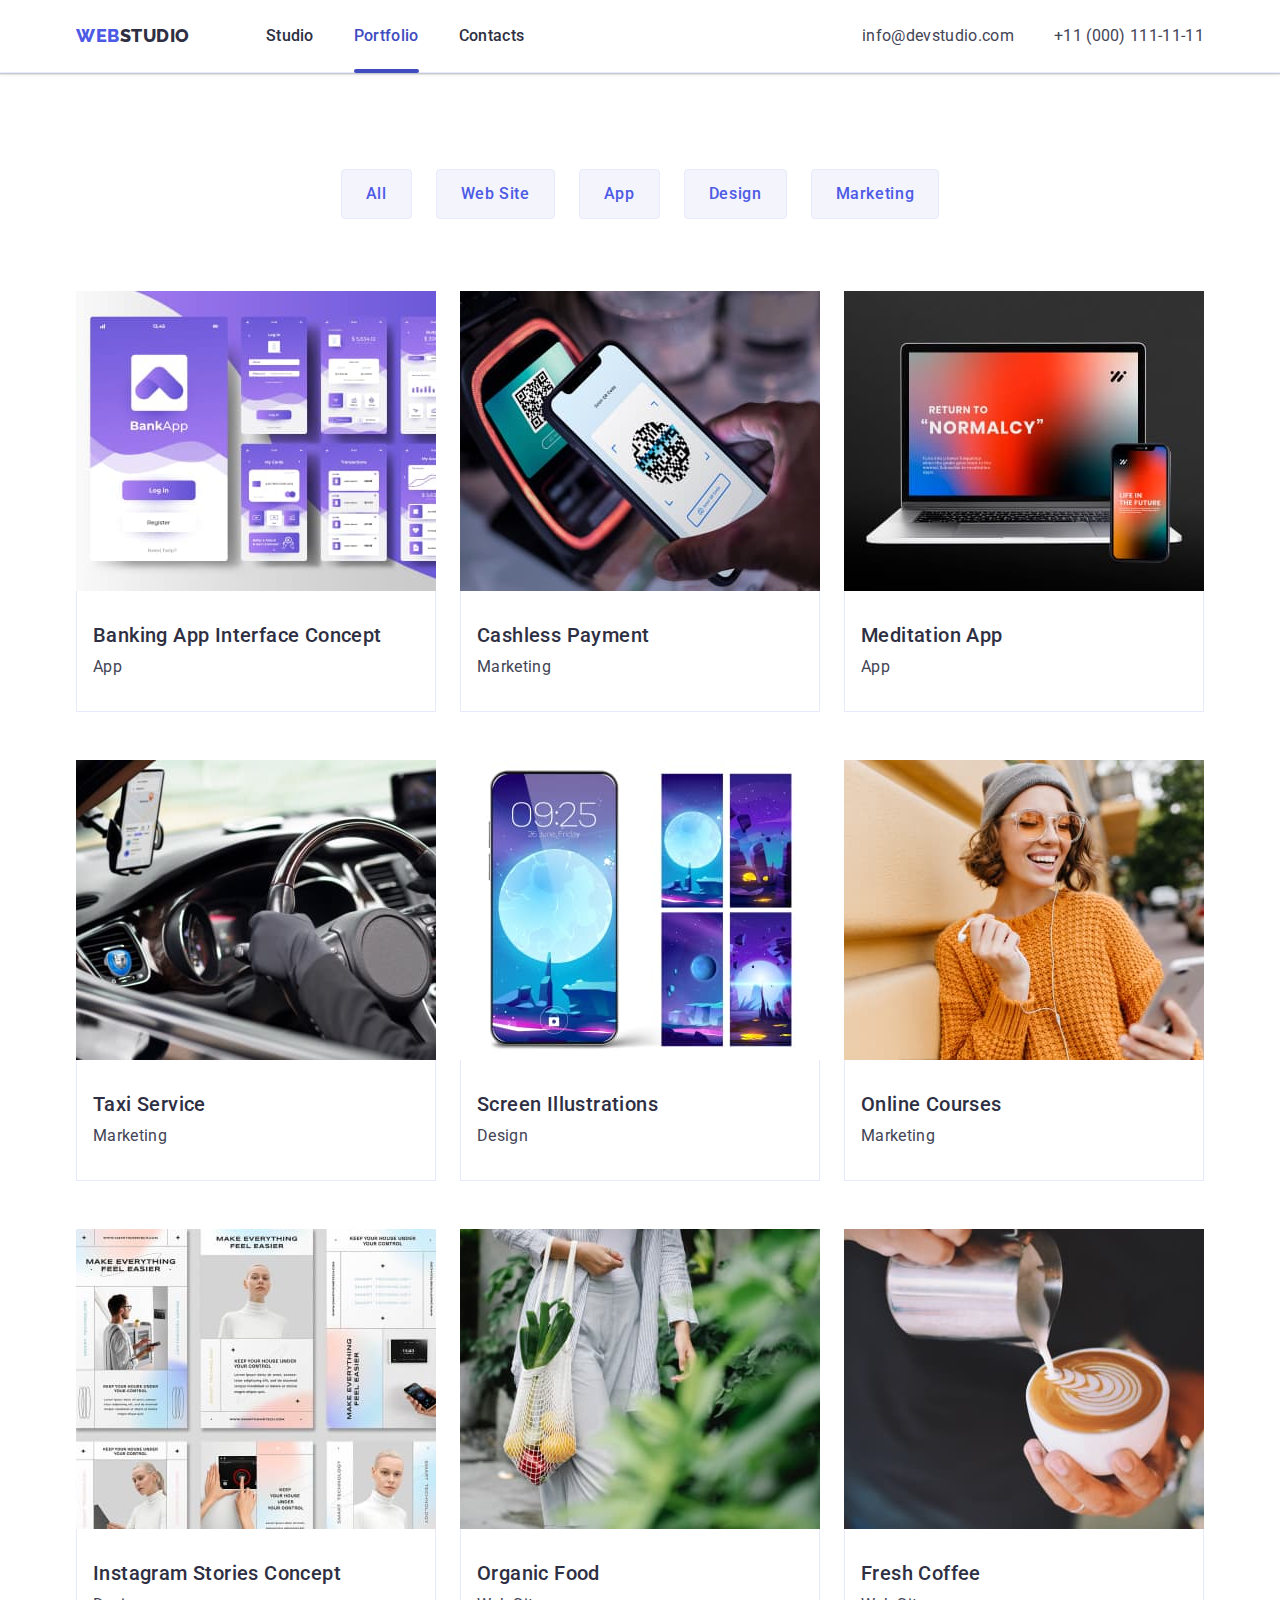
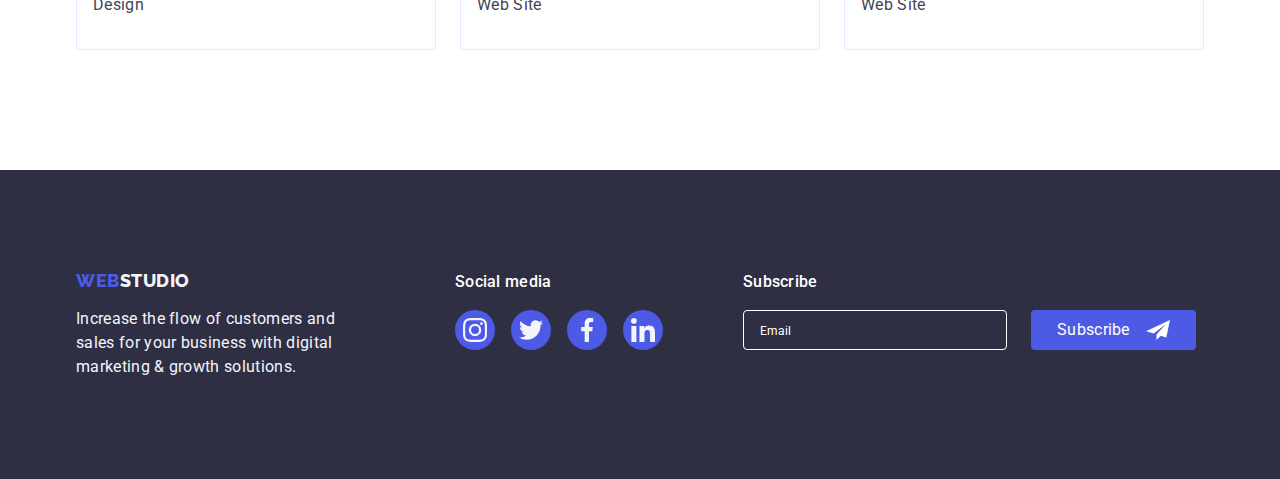
==== portfolio.html @ 0a530828 "s" ====
<!DOCTYPE html>
<html lang="en">

<head>
    <meta charset="UTF-8">
    <meta http-equiv="X-UA-Compatible" content="IE=edge">
    <meta name="viewport" content="width=device-width, initial-scale=1.0">
    <title>Document</title>
    <link rel="preconnect" href="https://fonts.googleapis.com">
    <link rel="preconnect" href="https://fonts.gstatic.com" crossorigin>
    <link href="https://fonts.googleapis.com/css2?family=Raleway:wght@800&family=Roboto:wght@400;500;700&display=swap"
        rel="stylesheet">
    <link rel="stylesheet"
        href="https://cdnjs.cloudflare.com/ajax/libs/modern-normalize/1.1.0/modern-normalize.min.css">
    <link rel="stylesheet" href="./css/styles.css">
</head>

<body>
    <header class="page-header">
        <div class="container">
            <nav class="page-nav">
                <a class="logo link" href="./index.html">Web<span class="logo-dark">Studio</span></a>

                <ul class="menu list">
                    <li class="menu-item"><a class="menu-link link" href="./index.html">Studio</a></li>
                    <li class="menu-item"><a class="menu-link current link" href="./portfolio.html">Portfolio</a></li>
                    <li class="menu-item"><a class="menu-link link" href="">Contacts</a></li>
                </ul>
            </nav>
            <address class="contacts">
                <ul class="list">
                    <li class="menu-item">
                        <a class="contact-link link" href="mailto:info@devstudio.com">info@devstudio.com</a>
                    </li>
                    <li class="menu-item">
                        <a class="contact-link link" href="tel:+110001111111">+11 (000) 111-11-11</a>
                    </li>
                </ul>
            </address>
        </div>
    </header>
    <main>
        <section class="list nav-bar">
            <div class="container">
                <h1 class="visually-hidden"> Filters</h1>
                <ul class="list nav-buttons">
                    <li><button type="button" class="filters-item">All</button></li>
                    <li><button type="button" class="filters-item">Web Site</button></li>
                    <li><button type="button" class="filters-item">App</button></li>
                    <li><button type="button" class="filters-item">Design</button></li>
                    <li><button type="button" class="filters-item">Marketing</button></li>
                </ul>
                <ul class="cards list">
                    <li class="list cards-list">
                        <a href="" class="link cards-link">
                            <div class="overlay-box">
                                <img class="img" src="./images/img1.jpg" alt="Banking App Interface Concept">
                                <div class="overlay">
                                    <p class="overlay-text">
                                        14 Stylish and User-Friendly App Design Concepts · Task Manager App · Calorie
                                        Tracker App · Exotic Fruit Ecommerce App ·
                                        Cloud Storage App14 Stylish and User-Friendly App Design Concepts · Task Manager
                                        App · Calorie Tracker App · Exotic Fruit Ecommerce App ·
                                        Cloud Storage App
                                    </p>
                                </div>
                            </div>
                            <div class="card-info">
                                <h2 class="card-content">Banking App Interface Concept</h2>
                                <p class="card-type">App</p>
                            </div>
                        </a>
                    </li>
                    <li class="list cards-list">
                        <a href="" class="link cards-link">
                            <div class="overlay-box">
                                <img class="img" src="./images/img2.jpg" alt="Cashless Payment">
                                <div class="overlay">
                                    <p class="overlay-text">
                                        14 Stylish and User-Friendly App Design Concepts · Task Manager App · Calorie
                                        Tracker App · Exotic Fruit Ecommerce App ·
                                        Cloud Storage App14 Stylish and User-Friendly App Design Concepts · Task Manager
                                        App · Calorie Tracker App · Exotic Fruit Ecommerce App ·
                                        Cloud Storage App
                                    </p>
                                </div>
                            </div>
                            <div class="card-info">
                                <h2 class="card-content">Cashless Payment</h2>
                                <p class="card-type">Marketing</p>
                            </div>
                        </a>
                    </li>
                    <li class="list cards-list">
                        <a href="" class="link cards-link">
                            <div class="overlay-box">
                                <img class="img" src="./images/img3.jpg" alt="Meditation App">
                                <div class="overlay">
                                    <p class="overlay-text">
                                        14 Stylish and User-Friendly App Design Concepts · Task Manager App · Calorie
                                        Tracker App · Exotic Fruit Ecommerce App ·
                                        Cloud Storage App14 Stylish and User-Friendly App Design Concepts · Task Manager
                                        App · Calorie Tracker App · Exotic Fruit Ecommerce App ·
                                        Cloud Storage App
                                    </p>
                                </div>
                            </div>
                            <div class="card-info">
                                <h2 class="card-content">Meditation App</h2>
                                <p class="card-type">App</p>
                            </div>
                        </a>
                    </li>


                    <li class="list cards-list">
                        <a href="" class="link cards-link">
                            <div class="overlay-box">
                                <img class="img" src="./images/img4.jpg" alt="Taxi Service">
                                <div class="overlay">
                                    <p class="overlay-text">
                                        14 Stylish and User-Friendly App Design Concepts · Task Manager App · Calorie
                                        Tracker App · Exotic Fruit Ecommerce App ·
                                        Cloud Storage App14 Stylish and User-Friendly App Design Concepts · Task Manager
                                        App · Calorie Tracker App · Exotic Fruit Ecommerce App ·
                                        Cloud Storage App
                                    </p>
                                </div>
                            </div>
                            <div class="card-info">
                                <h2 class="card-content">Taxi Service</h2>
                                <p class="card-type">Marketing</p>
                            </div>
                        </a>
                    </li>
                    <li class="list cards-list">
                        <a href="" class="link cards-link">
                            <div class="overlay-box">
                                <img class="img" src="./images/img5.jpg" alt="Screen Illustrations">
                                <div class="overlay">
                                    <p class="overlay-text">
                                        14 Stylish and User-Friendly App Design Concepts · Task Manager App · Calorie
                                        Tracker App · Exotic Fruit Ecommerce App ·
                                        Cloud Storage App14 Stylish and User-Friendly App Design Concepts · Task Manager
                                        App · Calorie Tracker App · Exotic Fruit Ecommerce App ·
                                        Cloud Storage App
                                    </p>
                                </div>
                            </div>
                            <div class="card-info">
                                <h2 class="card-content">Screen Illustrations</h2>
                                <p class="card-type">Design</p>
                            </div>
                        </a>
                    </li>
                    <li class="list cards-list">
                        <a href="" class="link cards-link">
                            <div class="overlay-box">
                                <img class="img" src="./images/img6.jpg" alt="Online Courses">
                                <div class="overlay">
                                    <p class="overlay-text">
                                        14 Stylish and User-Friendly App Design Concepts · Task Manager App · Calorie
                                        Tracker App · Exotic Fruit Ecommerce App ·
                                        Cloud Storage App14 Stylish and User-Friendly App Design Concepts · Task Manager
                                        App · Calorie Tracker App · Exotic Fruit Ecommerce App ·
                                        Cloud Storage App
                                    </p>
                                </div>
                            </div>
                            <div class="card-info">
                                <h2 class="card-content">Online Courses</h2>
                                <p class="card-type">Marketing</p>
                            </div>
                        </a>
                    </li>

                    <li class="list cards-list">
                        <a href="" class="link cards-link">
                            <div class="overlay-box">
                                <img class="img" src="./images/img7.jpg" alt="Instagram Stories Concept">
                                <div class="overlay">
                                    <p class="overlay-text">
                                        14 Stylish and User-Friendly App Design Concepts · Task Manager App · Calorie
                                        Tracker App · Exotic Fruit Ecommerce App ·
                                        Cloud Storage App14 Stylish and User-Friendly App Design Concepts · Task Manager
                                        App · Calorie Tracker App · Exotic Fruit Ecommerce App ·
                                        Cloud Storage App
                                    </p>
                                </div>
                            </div>
                            <div class="card-info">
                                <h2 class="card-content">Instagram Stories Concept</h2>
                                <p class="card-type">Design</p>
                            </div>
                        </a>
                    </li>
                    <li class="list cards-list">
                        <a href="" class="link cards-link">
                            <div class="overlay-box">
                                <img class="img" src="./images/img8.jpg" alt="Organic Food">
                                <div class="overlay">
                                    <p class="overlay-text">
                                        14 Stylish and User-Friendly App Design Concepts · Task Manager App · Calorie
                                        Tracker App · Exotic Fruit Ecommerce App ·
                                        Cloud Storage App14 Stylish and User-Friendly App Design Concepts · Task Manager
                                        App · Calorie Tracker App · Exotic Fruit Ecommerce App ·
                                        Cloud Storage App
                                    </p>
                                </div>
                            </div>
                            <div class="card-info">
                                <h2 class="card-content">Organic Food</h2>
                                <p class="card-type">Web Site</p>
                            </div>
                        </a>
                    </li>
                    <li class="list  cards-list">
                        <a href="" class="link cards-link">
                            <div class="overlay-box">
                                <img class="img" src="./images/img9.jpg" alt="Fresh Coffee">
                                <div class="overlay">
                                    <p class="overlay-text">
                                        14 Stylish and User-Friendly App Design Concepts · Task Manager App · Calorie
                                        Tracker App · Exotic Fruit Ecommerce App ·
                                        Cloud Storage App14 Stylish and User-Friendly App Design Concepts · Task Manager
                                        App · Calorie Tracker App · Exotic Fruit Ecommerce App ·
                                        Cloud Storage App
                                    </p>
                                </div>
                            </div>
                            <div class="card-info">
                                <h2 class="card-content">Fresh Coffee</h2>
                                <p class="card-type">Web Site</p>
                            </div>
                        </a>
                    </li>
                </ul>
            </div>
        </section>
    </main>
    <footer class="footer-style">
        <div class="container">
            <div class="logo-cont">
                <a class="logo-footer link" href="./index.html">Web<span class="logo-light">Studio</span></a>

                <p class="text-footer">Increase the flow of customers and <br>sales
                    for your business with digital <br>marketing &
                    growth solutions.</p>
            </div>
            <div class="social-web">
                <p class="socials-p">Social media</p>
                <ul class="footer-socials list">
                    <li class="socials-item">
                        <a class="footer-link" href="" target="_blank" rel="noopener noreferrer"
                            aria-label="icon instagtam">
                            <svg class="footer-icon" width="24" height="24">
                                <use href="./images/icons.svg#instagram"></use>
                            </svg>
                        </a>
                    </li>
                    <li class="socials-item">
                        <a class="footer-link" href="" target="_blank" rel="noopener noreferrer"
                            aria-label="icon twitter">
                            <svg class="footer-icon" width="24" height="24">
                                <use href="./images/icons.svg#twitter"></use>
                            </svg>
                        </a>
                    </li>
                    <li class="socials-item">
                        <a class="footer-link" href="" target="_blank" rel="noopener noreferrer"
                            aria-label="icon facebook">
                            <svg class="footer-icon" width="24" height="24">
                                <use href="./images/icons.svg#facebook"></use>
                            </svg>
                        </a>
                    </li>
                    <li class="socials-item">
                        <a class="footer-link" href="" target="_blank" rel="noopener noreferrer"
                            aria-label="icon linkedin">
                            <svg class="footer-icon" width="24" height="24">
                                <use href="./images/icons.svg#linkedin"></use>
                            </svg>
                        </a>
                    </li>
                </ul>
            </div>

            <div class="subscribe-cont">
                <p class="subscribe-title">Subscribe</p>
                <form class="subscribe-form" name="subscribe-form">
                    <input class="email-input" type="email" name="user-email" placeholder="Email" required
                        minlength="5">
                    <button class="subscribe-btn" type="submit">Subscribe
                        <svg class="subscribe-icon" width="24" height="24">
                            <use href="./images/icons.svg#telegram"></use>
                        </svg>
                    </button>
                </form>
            </div>
        </div>
    </footer>
</body>

</html>
---- css/styles.css ----
:root {
    --white-color: #FFFFFF;
    --blue-color: #4d5ae5;
    --grey-color: #2e2f42;
    --light-color: #F4F4FD;
    --purple-color: #404bbf;
    --dark-grey: #434455;
    --light-gray: #8e8f99;
    --cubic: cubic-bezier(0.4, 0, 0.2, 1);
    --anim-fast: 400ms ease-in;
}

ul,
ol,
li {
    margin-top: 0;
    margin-bottom: 0;
    padding-left: 0;
}

.visually-hidden {
    position: absolute;
    width: 1px;
    height: 1px;
    margin: -1px;
    border: 0;
    padding: 0;
    white-space: nowrap;
    clip-path: inset(100%);
    clip: rect(0 0 0 0);
    overflow: hidden;
}

.container {
    width: 1158px;
    padding: 0 15px;
    margin: 0 auto;
}

.page-header {
    border-bottom: 1px solid #e7e9fc;
    padding-top: 24px;
    padding-bottom: 24px;
    box-shadow: 0px 2px 1px rgba(46, 47, 66, 0.08), 0px 1px 1px rgba(46, 47, 66, 0.16), 0px 1px 6px rgba(46, 47, 66, 0.08);
}

.page-header>.container {
    display: flex;
    justify-content: space-between;
    width: 1158px;
    box-sizing: border-box;
    align-items: center;
    padding: 0 15px;

}




body {
    font-family: "Roboto", sans-serif;
    font-size: 16px;
    line-height: 1.5;
    color: var(--dark-grey);
    background-color: var(--white-color);
    padding: 0;
    margin: 0;
}

a {
    text-decoration: none;
}

.page-nav {
    display: flex;
    align-items: center;
    margin-top: 0;
    margin-bottom: 0;
}

.logo {
    font-family: "Raleway", sans-serif;
    font-weight: 800;
    font-size: 18px;
    line-height: 1.17;
    letter-spacing: 0.03em;
    text-transform: uppercase;
    color: var(--blue-color);
    text-decoration: none;
    margin-right: 76px;
    transition-property: color;
    transition-duration: 250ms;
    transition-timing-function: var(--cubic);

}

.logo-dark {
    color: var(--grey-color);
}

.logo-light {
    color: var(--light-color);

}

.logo:hover {
    font-weight: 600;
    font-size: 18px;
    line-height: 1.18;
    color: var(--blue-color);
    text-decoration: none;
}


.link {
    text-decoration: none;
}


.list {
    list-style: none;
}

.menu {
    font-family: 'Roboto';
    font-style: normal;
    font-weight: 500;
    font-size: 16px;
    line-height: 1.5;
    letter-spacing: 2%;
    color: var(--grey-color);
    display: flex;
    flex-direction: row;
    gap: 40px;
    padding: 0;
    margin: 0;
}



.menu-link {
    position: relative;
    font-weight: 500;
    font-size: 16px;
    line-height: 1.5;
    letter-spacing: 0.02em;
    color: var(--grey-color);
    padding: 24px 0;
    transition-property: color;
    transition-duration: 250ms;
    transition-timing-function: var(--cubic);
}

.menu-link:hover,
.menu-link:focus {
    color: var(--purple-color);
}

.menu-link:active {
    color: var(--purple-color);
}

.menu-link::after {
    position: absolute;
    bottom: -4px;
    left: 0;
    content: '';
    width: 100%;
    height: 4px;
    border-radius: 2px;
    display: inline-block;
    transition-property: background-color;
    transition-duration: 250ms;
    transition-timing-function: var(--cubic);
}

.menu-link.current {
    color: var(--purple-color);
}

.menu-link.current::after,
.menu-link:hover::after,
.menu-link:focus::after {
    background-color: var(--purple-color);
}


.contacts {
    font-style: normal;
}

.contacts>.list {
    display: flex;
    align-items: center;
    gap: 40px;
    margin-top: 0;
    margin-bottom: 0;
}

.contact-link {
    font-weight: 400;
    font-size: 16px;
    line-height: 1.5;
    letter-spacing: 0.02em;
    color: var(--dark-grey);
    transition-property: color;
    transition-duration: 250ms;
    transition-timing-function: var(--cubic);
}

.contact-link:hover {
    color: var(--purple-color);
}

.contact-link:focus {
    color: var(--purple-color);
}



.hero {
    max-width: 1440px;
    background-image: linear-gradient(rgba(46, 47, 66, 0.7), rgba(46, 47, 66, 0.7)), url(../images/people-office.jpg);
    background-repeat: no-repeat;
    justify-content: center;
    align-items: center;
    background-position: center;
    margin-left: auto;
    margin-right: auto;
    background-size: cover;
    padding: 188px 0;
}


.hero-title {
    color: var(--white-color);
    font-weight: 700;
    font-size: 56px;
    line-height: 1.07;
    text-align: center;
    margin: 0 auto;
    letter-spacing: 0.02em;
    max-width: 496px;
    margin-bottom: 48px;
    margin-top: 0;
}

.hero-button {
    cursor: pointer;
    color: var(--white-color);
    font-weight: 500;
    font-size: 16px;
    line-height: 1.5;
    letter-spacing: 0.04em;
    background-color: #4D5AE5;
    font-family: "Roboto", sans-serif;
    padding: 16px 32px;
    display: block;
    margin: 0 auto;
    border-radius: 4px;
    box-shadow: 0px 4px 4px rgba(0, 0, 0, 0.15);
    min-width: 169px;
    height: 56px;
    border: none;
    transition-property: background-color;
    transition-duration: 250ms;
    transition-timing-function: var(--cubic);
}

.hero-button:hover,
.hero-button:focus,
.hero-button:active {
    background-color: var(--purple-color);
}



.features {
    padding: 120px 0;
}

.features ul {
    display: flex;
    flex-direction: row;
    gap: 24px;
}

.list-item {
    width: calc((100% - 72px) / 4);
}

.svg-cont {
    background-color: var(--light-color);
    border-radius: 4px;
    height: 112px;
    width: 264px;
    display: flex;
    align-items: center;
    justify-content: center;
    margin-bottom: 8px;
}

.features-title {
    color: var(--grey-color);
    font-weight: 500;
    font-size: 20px;
    line-height: 1.2;
    letter-spacing: 0.02em;
    margin-bottom: 8px;
    margin-top: 0;

}

.features-item {
    font-weight: 400;
    font-size: 16px;
    line-height: 1.5;
    color: var(--dark-grey);
    letter-spacing: 0.02em;
    margin-top: 0;
    margin-bottom: 0;
}

.duties {
    display: flex;
    flex-wrap: wrap;
    gap: 16px;
}

.duties-section {
    padding-bottom: 120px;
}

.duties-item {
    flex-basis: calc((100% - 48px) / 3)
}


.duties-title {
    font-weight: 700;
    font-size: 36px;
    line-height: 1.11;
    color: var(--grey-color);
    text-align: center;
    letter-spacing: 0.02em;
    text-transform: capitalize;
    margin-top: 0;
    margin-bottom: 72px;
}

.duties {
    display: flex;
    flex-direction: row;
    margin-top: 0;
    margin-bottom: 0;
    gap: 24px;
}


.img {
    display: block;
    max-width: 100%;
    height: auto;
}

.team {
    background-color: var(--light-color);
    padding: 120px 0;
}

.team>.container {
    padding-top: 0;
    padding-bottom: 0;
}

.team-title {
    font-weight: 700;
    font-size: 36px;
    line-height: 1.11;
    text-align: center;
    letter-spacing: 0.02em;
    text-transform: capitalize;
    color: var(--grey-color);
    margin-top: 0;
    margin-bottom: 72px;
}

.member-cards {
    display: flex;
    flex-direction: row;
    gap: 24px;
    margin-bottom: 0;
    margin-top: 0;

}

.member {
    background-color: var(--white-color);
    box-shadow: 0px 1px 6px rgba(46, 47, 66, 0.08), 0px 1px 1px rgba(46, 47, 66, 0.16), 0px 2px 1px rgba(46, 47, 66, 0.08);
    border-radius: 0px 0px 4px 4px;
    width: calc((100% - 72px) / 4);
}

.member-info {
    padding: 32px 0;
    /* padding: 32px 16px; */
    border-radius: 0px 0px 4px 4px;
}

.member-name {
    font-weight: 500;
    font-size: 20px;
    line-height: 1.2;
    text-align: center;
    letter-spacing: 0.02em;
    color: var(--grey-color);
    margin-bottom: 8px;
    margin-top: 0;
}

.member-job {
    font-weight: 400;
    font-size: 16px;
    line-height: 1.5;
    text-align: center;
    letter-spacing: 0.02em;
    color: var(--dark-grey);
    margin-top: 0;
    margin-bottom: 0;

}


/* Socials icons */

.socials {
    margin-top: 8px;
    display: flex;
    justify-content: center;
    gap: 24px;
}

.socials-link {
    display: flex;
    justify-content: center;
    align-items: center;
    width: 40px;
    height: 40px;
    background-color: var(--blue-color);
    border-radius: 50%;
    transition-property: background-color;
    transition-duration: 250ms;
    transition-timing-function: var(--cubic);
}

.socials-link:hover,
.socials-link:focus {
    background-color: var(--purple-color);
}

.socials-icon {
    fill: var(--light-color);
}


/* Customers */

.customers {
    padding: 120px 0;
}

.customers-title {
    font-weight: 700;
    font-size: 36px;
    line-height: 1.1;
    text-align: center;
    letter-spacing: 0.02em;
    text-transform: capitalize;
    color: var(--grey-color);
    margin-top: 0;
    margin-bottom: 72px;
}

.clients-list {
    display: flex;
    align-items: center;
    gap: 24px;
    justify-content: center;
}

.clients-item {
    width: calc((100% - 120px) / 6);
}


.clients-link {
    display: flex;
    align-items: center;
    justify-content: center;
    /* width: 168px; */
    height: 88px;
    color: var(--light-gray);
    border: 1px solid var(--light-gray);
    border-radius: 4px;
    transition-property: border, color;
    transition-duration: 250ms;
    transition-timing-function: var(--cubic);
}

.clients-link:hover,
.clients-link:focus {
    color: var(--purple-color);
    border: 1px solid var(--purple-color);
}

.clients-icon {
    fill: currentColor;
}



.footer-style {
    background-color: var(--grey-color);
    padding: 100px 0;
}

.footer-style .container {
    display: flex;
    align-items: baseline;
}

.logo-cont {
    margin-right: 120px;
}

.socials-p {
    font-weight: 500;
    font-size: 16px;
    line-height: 1.5;
    letter-spacing: 0.02em;
    color: var(--white-color);
    margin-top: 0;
    margin-bottom: 16px;
}

.socials-web {
    display: flex;
}

.footer-socials {
    margin-top: 0px;
    display: flex;
    justify-content: center;
    gap: 16px;
}

.footer-link {
    display: flex;
    justify-content: center;
    align-items: center;
    width: 40px;
    height: 40px;
    background-color: var(--blue-color);
    border-radius: 50%;
    transition-property: background-color;
    transition-duration: 250ms;
    transition-timing-function: var(--cubic);
}

.footer-link:hover,
.footer-link:focus {
    background-color: #31d0aa;
}

.footer-icon {
    fill: var(--light-color);
}

.footer-style .container {
    display: flex;
}

.logo-footer {
    font-family: "Raleway", sans-serif;
    font-weight: 800;
    font-size: 18px;
    line-height: 1.17;
    align-items: center;
    letter-spacing: 0.03em;
    text-transform: uppercase;
    color: var(--blue-color);
    margin-bottom: 16px;
    display: inline-block;
}

.logo-light {
    color: var(--light-color);
}

.text-footer {
    font-size: 16px;
    line-height: 1.5;
    letter-spacing: 0.02em;
    color: var(--light-color);
    margin-top: 0;
    margin-bottom: 0;
}

.subscribe-cont {
    margin-left: 80px;
}

.subscribe-title {
    margin-top: 0;
    margin-bottom: 16px;
    font-weight: 500;
    font-size: 16px;
    line-height: 1.5;
    letter-spacing: 0.02em;
    color: var(--white-color);
}

.subscribe-form {
    display: flex;
    gap: 24px;
}


.email-input {
    box-sizing: border-box;
    padding: 8px 16px;
    min-width: 264px;
    height: 40px;
    border-radius: 4px;
    border: 1px solid var(--white-color);
    background-color: transparent;
    outline: 2px solid transparent;
    outline-offset: -2px;
    color: var(--white-color);
    transition: box-shadow 250ms var(--cubic);
}

.email-input:focus {
    box-shadow: 0px 4px 4px rgba(0, 0, 0, 0.15);
}

.email-input::placeholder {
    font-size: 12px;
    line-height: 2;
    letter-spacing: 0.04px;
    color: var(--white-color);
}

.subscribe-btn {
    cursor: pointer;
    display: flex;
    justify-content: center;
    align-items: center;
    font-size: 500;
    line-height: 1.5;
    letter-spacing: 0.02em;
    gap: 16px;
    background-color: var(--blue-color);
    color: var(--white-color);
    border: none;
    border-radius: 4px;
    width: 165px;
}

.nav-bar {
    padding: 96px 0 120px;
    row-gap: 48px;
}

.nav-buttons {
    margin-bottom: 72px;
    margin-top: 0;
    display: flex;
    flex-direction: row;
    justify-content: center;
    gap: 24px;
}

.filters-item {
    font-family: "Roboto", sans-serif;
    font-weight: 500;
    font-size: 16px;
    line-height: 1.5;
    letter-spacing: 0.04em;
    color: var(--blue-color);
    background-color: var(--light-color);
    cursor: pointer;
    padding: 12px 24px;
    box-sizing: border-box;
    border: 1px solid #E7E9FC;
    border-radius: 4px;

    transition-property: border, color, box-shadow, background-color;
    transition-duration: 250ms;
    transition-timing-function: var(--cubic);
}

.filters-item:hover,
.filters-item:active {
    font-weight: 500;
    font-size: 16px;
    line-height: 1.5;
    color: var(--white-color);
    background-color: var(--purple-color);
    cursor: pointer;
    border: 1px solid transparent;
    box-shadow: 0px 3px 1px rgba(0, 0, 0, 0.1), 0px 2px 1px rgba(0, 0, 0, 0.08), 0px 2px 2px rgba(0, 0, 0, 0.12);
}

.filters-item:focus {
    font-weight: 500;
    font-size: 16px;
    line-height: 1.5;
    color: var(--white-color);
    background-color: var(--purple-color);
    cursor: pointer;
    border: 1px solid transparent;
    box-shadow: 0px 3px 1px rgba(0, 0, 0, 0.1), 0px 2px 1px rgba(0, 0, 0, 0.08), 0px 2px 2px rgba(0, 0, 0, 0.12);
}

.cards {
    display: flex;
    flex-wrap: wrap;
    gap: 24px;
    row-gap: 48px;
}

.overlay-box {
    position: relative;
    overflow: hidden;
}

.overlay {
    position: absolute;
    top: 0;
    left: 0;
    transform: translateY(100%);

    width: 100%;
    height: 100%;
    padding: 40px 32px;
    background-color: var(--blue-color);
    transition: transform 250ms var(--cubic);
}

.cards-link:hover .overlay,
.cards-link:focus .overlay {
    transform: translateY(0);
}

.overlay-text {
    font-size: 16px;
    line-height: 1.5;
    letter-spacing: 0.02em;
    color: var(--light-color);
}

.cards-list {

    width: calc((100% - 48px) / 3);
}



.cards-link {
    display: block;
    transition-property: box-shadow;
    transition-duration: 250ms;
    transition-timing-function: var(--cubic);
}

.cards-link:hover,
.cards-link:focus {
    box-shadow: 0px 1px 6px rgba(46, 47, 66, 0.08), 0px 1px 1px rgba(46, 47, 66, 0.16), 0px 2px 1px rgba(46, 47, 66, 0.08);
}

.card-content {
    font-weight: 500;
    font-size: 20px;
    line-height: 1.2;
    color: var(--grey-color);
    letter-spacing: 0.02em;
    margin-top: 0;
    margin-bottom: 8px;
}

.card-type {
    font-weight: 400;
    font-size: 16px;
    line-height: 1.5;
    color: var(--dark-grey);
    letter-spacing: 0.02em;
    margin-top: 0;
    margin-bottom: 0;
}

.card-info {
    padding: 32px 16px;
    border: 1px solid #e7e9fc;
    border-top: none;
}

/* Modal styles */

.backdrop {
    position: fixed;
    top: 0;
    left: 0;
    width: 100%;
    height: 100%;

    background: rgba(46, 47, 66, 0.4);
    z-index: 10;

    opacity: 1;
    visibility: visible;
    pointer-events: initial;

    transition: opacity 200ms ease, visibility 200ms ease;
}

.backdrop.is-hidden {
    opacity: 0;
    visibility: hidden;
    pointer-events: none;

    transition-delay: 400ms;

}

.modal {
    position: absolute;
    top: 50%;
    left: 50%;
    transform: translate(-50%, -50%) rotate(0) scale(1);

    width: 408px;
    min-height: 576px;
    max-height: 100%;
    padding: 72px 24px 24px;
    background-color: #FCFCFC;
    box-shadow: 0px 1px 1px rgba(0, 0, 0, 0.14), 0px 1px 3px rgba(0, 0, 0, 0.12), 0px 2px 1px rgba(0, 0, 0, 0.2);
    border-radius: 4px;

    transition: transform 400ms var(--cubic) 200ms, opacity 400ms var(--cubic) 200ms;
}

.backdrop.is-hidden .modal {
    transform: translate(-50%, -50%) rotate(360deg) scale(0.3);
    opacity: 0;

}

.modal-btn {
    top: 24px;
    right: 24px;
    position: absolute;
    display: flex;
    align-items: center;
    justify-content: center;
    border: none;
    width: 24px;
    height: 24px;
    margin-left: auto;
    background-color: #E7E9FC;
    fill: var(--grey-color);
    cursor: pointer;
    border-radius: 50%;
    transition-property: fill, background-color;
    transition-duration: 250ms;
    transition-timing-function: var(--cubic);
}

.modal-btn:hover,
.modal-btn:focus {
    background-color: var(--purple-color);
    fill: var(--white-color);
}

input {
    display: block;
}

.modal-title {
    display: block;
    margin-bottom: 16px;
    font-weight: 500;
    font-size: 16px;
    line-height: 1.5;
    text-align: center;
    letter-spacing: 0.02em;
    color: var(--grey-color);
}

.modal-form-label {
    display: block;
    margin-bottom: 4px;
    font-size: 12px;
    line-height: 1.16;
    letter-spacing: 0.04em;
    color: #8E8F99;

}

.modal-form-field {
    position: relative;
    margin-bottom: 8px;
}

.modal-form-input {
    color: black;
    width: 100%;
    height: 40px;
    opacity: 0.2;
    border: 1px solid var(--grey-color);
    border-radius: 4px;
    outline: 2px solid transparent;
    outline-offset: -2px;
    transition-property: outline-color, opacity;
    transition-duration: 250ms;
    transition-timing-function: var(--cubic);
    padding: 0 38px;
}

.modal-form-input:focus {
    outline-color: var(--blue-color);
    border: var(--blue-color);
    opacity: 1;
}

.modal-form-input:focus+.modal-form-icon {
    fill: var(--blue-color);
}

.modal-form-icon {
    position: absolute;
    top: 50%;
    left: 0;
    transform: translateY(-50%) translateX(16px);
    pointer-events: none;
    fill: var(--grey-color);

    transition-property: fill;
    transition-duration: 250ms;
    transition-timing-function: var(--cubic);
}

.modal-form-message {
    display: block;
    width: 100%;
    min-height: 120px;
    max-height: 180px;
    resize: none;
    opacity: 0.2;
    border: 1px solid var(--grey-color);
    border-radius: 4px;
    outline: 2px solid transparent;
    outline-offset: -2px;
    transition-property: outline-color, opacity;
    transition-duration: 250ms;
    transition-timing-function: var(--cubic);
    padding: 8px 16px;
    margin-bottom: 16px;
}

.modal-form-message:focus {
    outline-color: var(--blue-color);
    opacity: 1;
}

.modal-form-message::placeholder {
    font-size: 12px;
}

.modal-form-agreement {
    display: flex;
    align-items: center;
    gap: 8px;

}

.modal-form-agreement-text {
    font-size: 12px;
    color: var(--light-gray);
    letter-spacing: 0.04em;
    line-height: 1.16;
}

.modal-form-agreement-box {
    appearance: none;
    width: 16px;
    height: 16px;
    border: 1px solid var(--grey-color);
    border-radius: 2px;
    /* transition-property: background-color, background-size;
    transition-duration: 250ms;
    transition-timing-function: var(--cubic);
    background-image: url("data:image/svg+xml,%3Csvg width='10' height='8' viewBox='0 0 10 8' fill='none' xmlns='http://www.w3.org/2000/svg'%3E%3Cpath d='M8.46075 0.489373C8.62509 0.344946 8.84379 0.265101 9.0707 0.266686C9.29761 0.268271 9.51498 0.351162 9.67694 0.497868C9.83889 0.644574 9.93278 0.843621 9.93878 1.05301C9.94477 1.26239 9.86242 1.46574 9.70908 1.62014L5.05408 6.99399C4.97404 7.07357 4.87743 7.13744 4.77004 7.18177C4.66264 7.2261 4.54667 7.24998 4.42904 7.252C4.31142 7.25401 4.19456 7.2341 4.08546 7.19347C3.97637 7.15284 3.87726 7.09232 3.79408 7.01553L0.707082 4.16599C0.621114 4.09205 0.552162 4.00288 0.504338 3.9038C0.456514 3.80472 0.430798 3.69777 0.428725 3.58932C0.426652 3.48087 0.448264 3.37315 0.492272 3.27258C0.53628 3.172 0.601782 3.08065 0.684871 3.00395C0.767959 2.92725 0.866932 2.86679 0.975885 2.82616C1.08484 2.78554 1.20154 2.76559 1.31903 2.76751C1.43651 2.76942 1.55238 2.79316 1.65971 2.8373C1.76704 2.88145 1.86364 2.9451 1.94375 3.02445L4.38675 5.27845L8.43858 0.513066C8.44588 0.504775 8.45367 0.496865 8.46192 0.489373H8.46075Z' fill='%23F4F4FD'/%3E%3C/svg%3E");
    background-position: center;
    background-repeat: no-repeat;
    background-size: 0; */
    position: absolute;
    width: 1px;
    height: 1px;
    margin: -1px;
    border: 0;
    padding: 0;
    white-space: nowrap;
    clip-path: inset(100%);
    clip: rect(0 0 0 0);
    overflow: hidden;
}

.modal-form-agreement-box:checked {
    background-color: var(--purple-color);
    background-size: 10px;

}

.visually-hidden {
    position: absolute;
    width: 1px;
    height: 1px;
    margin: -1px;
    border: 0;
    padding: 0;
    white-space: nowrap;
    clip-path: inset(100%);
    clip: rect(0 0 0 0);
    overflow: hidden;

}

.modal-form-agreement-icon {
    border: 1px solid rgba(46, 47, 66, 0.4);
    /* border: 1px solid var(--grey-color); */
    border-radius: 3.5px;
}

.modal-form-agreement-unchacked {
    opacity: 0;
    transition-property: opacity;
    transition-duration: 250ms;
    transition-timing-function: var(--cubic);
    stroke: 1px solid rgba(46, 47, 66, 0.4);
}

.modal-form-agreement-box:checked+.modal-form-agreement-icon>.modal-form-agreement-unchacked {
    opacity: 0;
}


.modal-form-agreement-chacked {
    opacity: 0;
    transition-property: opacity;
    transition-duration: 250ms;
    transition-timing-function: var(--cubic);
}

.modal-form-agreement-box:checked+.modal-form-agreement-icon>.modal-form-agreement-chacked {
    opacity: 1;
}

.modal-form-agreement-link {
    color: var(--blue-color);
    text-decoration: underline;
}

.modal-send-btn {
    cursor: pointer;
    display: block;
    width: 169px;
    height: 56px;

    margin: 0 auto;
    margin-top: 24px;
    text-align: center;
    letter-spacing: 0.04em;
    padding: 16px 32px;
    color: #FFFFFF;
    border: none;
    background: var(--blue-color);
    /* box-shadow: 0px 4px 4px rgba(0, 0, 0, 0.15); */
    border-radius: 4px;
    transition-property: box-shadow;
    transition-duration: 250ms;
    transition-timing-function: var(--cubic);
}

.modal-send-btn:hover,
.modal-send-btn:focus {
    box-shadow: 0px 4px 4px rgba(0, 0, 0, 0.15);
}
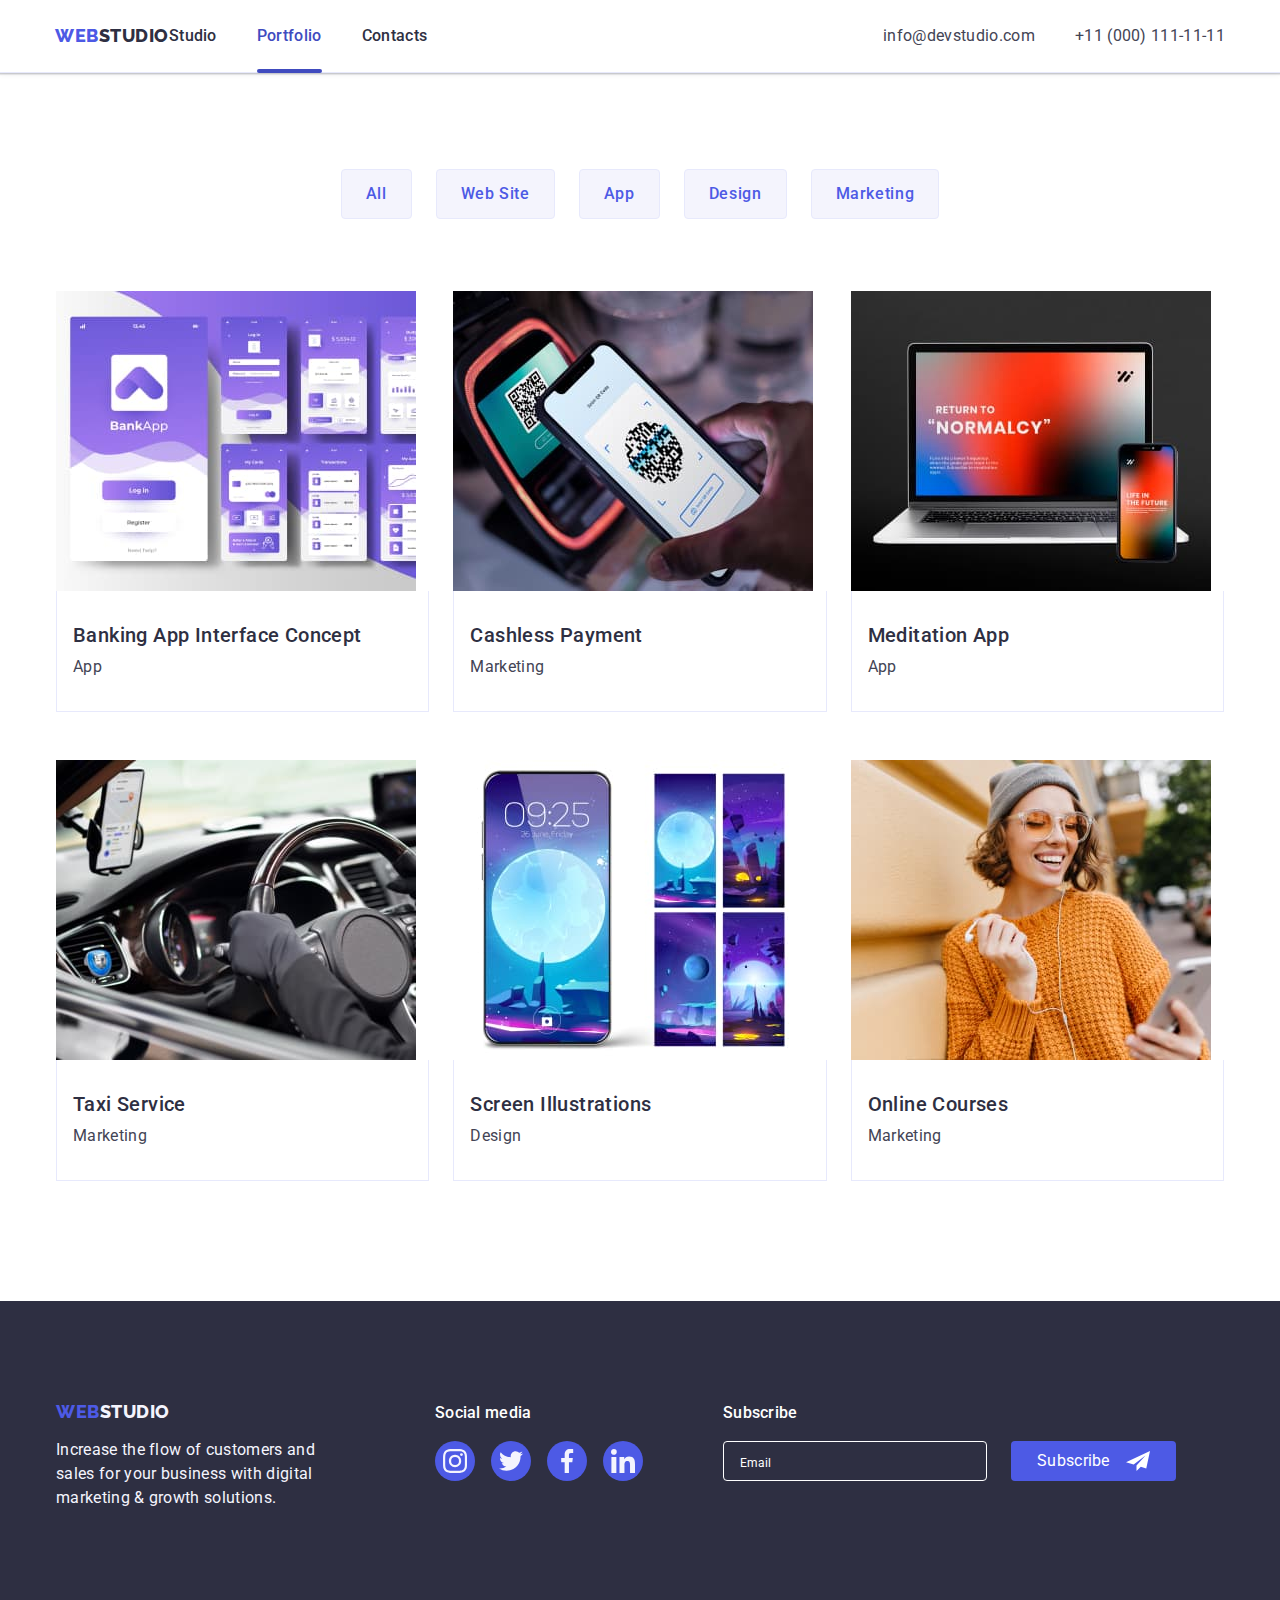
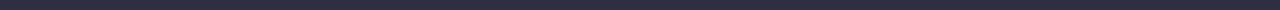
==== commit d7e61f37: "s" ====
--- a/portfolio.html
+++ b/portfolio.html
@@ -17,7 +17,7 @@
 
 <body>
     <header class="page-header">
-        <div class="container">
+        <div class="header-container container">
             <nav class="page-nav">
                 <a class="logo link" href="./index.html">Web<span class="logo-dark">Studio</span></a>
 
@@ -174,7 +174,7 @@
                         </a>
                     </li>
 
-                    <li class="list cards-list">
+                    <!-- <li class="list cards-list">
                         <a href="" class="link cards-link">
                             <div class="overlay-box">
                                 <img class="img" src="./images/img7.jpg" alt="Instagram Stories Concept">
@@ -233,7 +233,7 @@
                                 <p class="card-type">Web Site</p>
                             </div>
                         </a>
-                    </li>
+                    </li> -->
                 </ul>
             </div>
         </section>
--- a/css/styles.css
+++ b/css/styles.css
@@ -32,10 +32,29 @@
 }
 
 .container {
-    width: 1158px;
-    padding: 0 15px;
-    margin: 0 auto;
-}
+    min-width: 320px;
+    max-width: 428px;
+    margin-left: auto;
+    margin-right: auto;
+    padding-left: 16px;
+    padding-right: 16px;
+
+    /* padding: 0 15px;
+    margin: 0 auto; */
+}
+
+@media only screen and (min-width: 768px) {
+    .container {
+        max-width: 720px;
+    }
+}
+
+@media only screen and (min-width: 1200px) {
+    .container {
+        max-width: 1200px;
+    }
+}
+
 
 .page-header {
     border-bottom: 1px solid #e7e9fc;
@@ -44,10 +63,19 @@
     box-shadow: 0px 2px 1px rgba(46, 47, 66, 0.08), 0px 1px 1px rgba(46, 47, 66, 0.16), 0px 1px 6px rgba(46, 47, 66, 0.08);
 }
 
-.page-header>.container {
+
+@media only screen and (min-width: 1200px) {
+    .page-header {
+        padding-top: 24px;
+        padding-bottom: 24px;
+    }
+}
+
+
+
+.header-container {
     display: flex;
     justify-content: space-between;
-    width: 1158px;
     box-sizing: border-box;
     align-items: center;
     padding: 0 15px;
@@ -87,10 +115,11 @@
     text-transform: uppercase;
     color: var(--blue-color);
     text-decoration: none;
-    margin-right: 76px;
+    margin-right: auto;
     transition-property: color;
     transition-duration: 250ms;
     transition-timing-function: var(--cubic);
+    /* margin-right: 76px; */
 
 }
 
@@ -135,6 +164,20 @@
     padding: 0;
     margin: 0;
 }
+
+@media only screen and (max-width: 767px) {
+    .menu {
+        display: none;
+    }
+
+}
+
+@media only screen and (max-width: 767px) {
+    .contacts {
+        display: none;
+    }
+}
+
 
 
 
@@ -383,6 +426,30 @@
     color: var(--grey-color);
     margin-top: 0;
     margin-bottom: 72px;
+}
+
+
+/* Portfolio */
+
+.portfolio {
+    margin-top: 120px;
+    margin-bottom: 120px;
+}
+
+.portfolio-title {
+    font-family: Roboto;
+    font-size: 36px;
+    font-style: normal;
+    font-weight: 700;
+    line-height: 40px;
+    letter-spacing: 0.72px;
+    text-transform: capitalize;
+    color: var(--grey-color);
+    text-align: center;
+    align-items: center;
+    margin: 0;
+    padding-top: 0;
+    padding-bottom: 72px;
 }
 
 .member-cards {
@@ -1095,4 +1162,115 @@
 .modal-send-btn:hover,
 .modal-send-btn:focus {
     box-shadow: 0px 4px 4px rgba(0, 0, 0, 0.15);
+}
+
+
+/* mobile menu */
+
+.menu-toggle {
+    min-height: 40px;
+    min-width: 40px;
+    display: flex;
+    align-items: center;
+    justify-content: center;
+
+    margin: 0;
+    padding: 0;
+    background-color: transparent;
+    cursor: pointer;
+    border: none;
+    border-radius: 50%;
+    outline: none;
+}
+
+@media (min-width: 768px) {
+    .menu-toggle {
+        display: none;
+    }
+}
+
+.menu-toggle:hover,
+.menu-toggle:focus {
+    background-color: rgba(0, 0, 0, 0.1);
+}
+
+.menu-container {
+    display: flex;
+    flex-direction: column;
+
+    position: fixed;
+    top: 0;
+    left: 0;
+    width: 100vw;
+    height: 100vh;
+    padding: 32px;
+    background-color: var(--white-color);
+    z-index: 999;
+
+    transform: translateX(100%);
+    transition: transform 250ms ease-in-out;
+}
+
+.menu-container.is-open {
+    transform: translateX(0);
+}
+
+.menu-container .menu-toggle {
+    position: absolute;
+    top: 16px;
+    right: 16px;
+    color: #fff;
+}
+
+.mobile-menu {
+    padding: 0;
+    margin: 0;
+    list-style: none;
+    margin-bottom: auto;
+}
+
+.mobile-menu .link {
+    display: block;
+    padding: 10px;
+    color: #fff;
+    text-decoration: none;
+}
+
+.close-button {
+    fill: var(--grey-color);
+    background-color: #E7E9FC;
+    border-radius: 50px;
+    border: 1px solid #2E2F42;
+
+
+}
+
+.close-btn {
+    top: 24px;
+    right: 24px;
+    position: absolute;
+    display: flex;
+    align-items: center;
+    justify-content: center;
+    border: 1px solid #2E2F42;
+    width: 8px;
+    height: 8px;
+    margin-left: auto;
+    background-color: #E7E9FC;
+    fill: var(--grey-color);
+    border-radius: 50%;
+}
+
+
+.mobile-contacts {
+    margin-bottom: 48px;
+}
+
+.phone {
+    color: var(--blue-color);
+}
+
+.mobile-socials {
+    display: flex;
+    gap: 56px;
 }